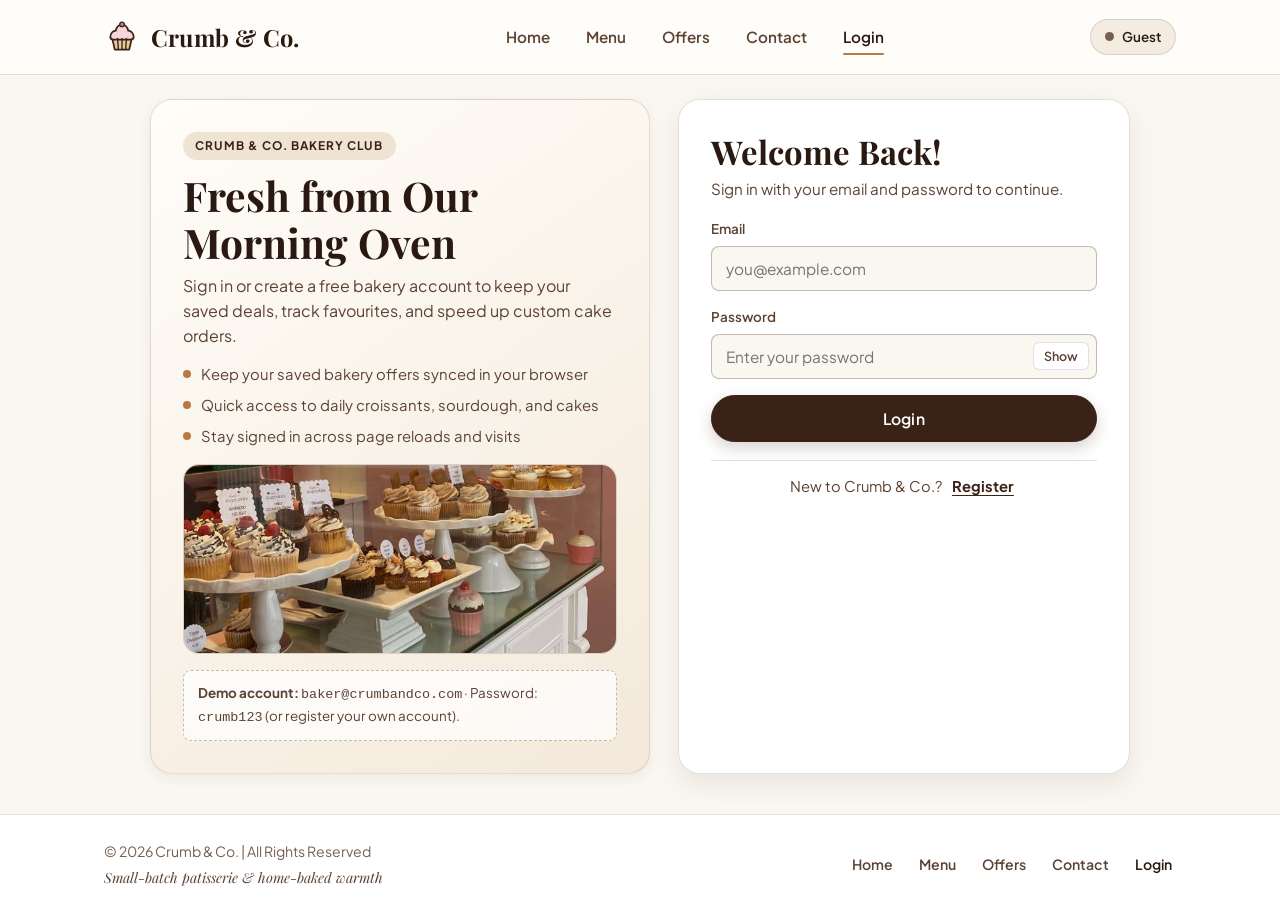
==== pages/login.html @ 76d63dd1 "login page with added session 2" ====
<!DOCTYPE html>
<html lang="en">
<head>
  <meta charset="UTF-8">
  <meta name="viewport" content="width=device-width, initial-scale=1.0">
  <title>Crumb &amp; Co. — Login &amp; Account</title>
  <link rel="preconnect" href="https://fonts.googleapis.com">
  <link rel="preconnect" href="https://fonts.gstatic.com" crossorigin>
  <link href="https://fonts.googleapis.com/css2?family=Playfair+Display:ital,wght@0,600;0,700;1,600&family=Plus+Jakarta+Sans:wght@400;500;600;700&display=swap" rel="stylesheet">
  <link rel="stylesheet" href="../css/crumb-pages.css">
</head>
<body>
  <a href="#main-content" class="skip-link">Skip to main content</a>

  <header class="site-header">
    <div class="container header-inner">
      <a href="../index.html" class="brand">
        <svg class="brand-icon" viewBox="0 0 40 40" fill="none" aria-hidden="true">
          <path d="M9 21h22l-3 13H12L9 21z" fill="#e9c89b" stroke="#3b2416" stroke-width="2" stroke-linejoin="round"/>
          <path d="M7 20c0-4 3-7 6-7 1-4 4-7 7-7s6 3 7 7c3 0 6 3 6 7 0 2-2 3-4 3H11c-2 0-4-1-4-3z" fill="#f7d6d9" stroke="#3b2416" stroke-width="2" stroke-linejoin="round"/>
          <circle cx="20" cy="6" r="2.5" fill="#d87b86" stroke="#3b2416" stroke-width="1.5"/>
          <line x1="15" y1="21" x2="16" y2="34" stroke="#3b2416" stroke-width="1.5"/>
          <line x1="20" y1="21" x2="20" y2="34" stroke="#3b2416" stroke-width="1.5"/>
          <line x1="25" y1="21" x2="24" y2="34" stroke="#3b2416" stroke-width="1.5"/>
        </svg>
        <span>Crumb &amp; Co.</span>
      </a>

      <nav class="primary-nav" aria-label="Main navigation">
        <ul class="nav-links">
          <li><a href="../index.html">Home</a></li>
          <li><a href="../menu.html">Menu</a></li>
          <li><a href="offers.html">Offers</a></li>
          <li><a href="contact.html">Contact</a></li>
          <li><a href="login.html" class="active" aria-current="page" data-auth-nav>Login</a></li>
        </ul>
      </nav>

      <div class="header-actions">
        <a href="login.html" id="header-account-pill" class="saved-pill-link account-pill-link" aria-label="Account status">
          <span class="account-status-dot" aria-hidden="true"></span>
          <span id="header-account-label" class="saved-pill-label">Guest</span>
        </a>

        <button
          type="button"
          id="menu-toggle"
          class="menu-toggle"
          aria-label="Toggle navigation menu"
          aria-expanded="false"
          aria-controls="mobile-nav"
        >
          <svg viewBox="0 0 24 24" fill="none" stroke="currentColor" stroke-width="2.2" stroke-linecap="round" aria-hidden="true">
            <line x1="4" y1="7" x2="20" y2="7"/>
            <line x1="4" y1="12" x2="20" y2="12"/>
            <line x1="4" y1="17" x2="20" y2="17"/>
          </svg>
        </button>
      </div>
    </div>

    <nav id="mobile-nav" class="mobile-nav" aria-label="Mobile navigation">
      <ul class="mobile-nav-list">
        <li><a href="../index.html">Home</a></li>
        <li><a href="../menu.html">Menu</a></li>
        <li><a href="offers.html">Offers</a></li>
        <li><a href="contact.html">Contact</a></li>
        <li><a href="login.html" class="active" aria-current="page" data-auth-nav>Login</a></li>
      </ul>
    </nav>
  </header>

  <main id="main-content" class="auth-main">
    <div class="container">
      <section class="auth-layout" aria-label="Crumb and Co. member authentication">
        <!-- Left Panel (Horizontal Desktop Prototype) -->
        <aside class="auth-showcase" aria-labelledby="auth-showcase-heading">
          <div>
            <span class="eyebrow-badge">Crumb &amp; Co. Bakery Club</span>
            <h1 id="auth-showcase-heading" class="page-title">Fresh from Our Morning Oven</h1>
            <p class="page-subtitle">
              Sign in or create a free bakery account to keep your saved deals, track favourites, and speed up custom cake orders.
            </p>

            <ul class="auth-perks-list">
              <li>
                <span class="auth-perk-dot" aria-hidden="true"></span>
                <span>Keep your saved bakery offers synced in your browser</span>
              </li>
              <li>
                <span class="auth-perk-dot" aria-hidden="true"></span>
                <span>Quick access to daily croissants, sourdough, and cakes</span>
              </li>
              <li>
                <span class="auth-perk-dot" aria-hidden="true"></span>
                <span>Stay signed in across page reloads and visits</span>
              </li>
            </ul>
          </div>

          <div class="auth-showcase-media">
            <img src="../images/hero-bakery.jpg" alt="Crumb and Co. artisan bakery counter with croissants, layered cakes, and fresh bread">
          </div>

          <p class="auth-demo-note">
            <strong>Demo account:</strong> <code>baker@crumbandco.com</code> &middot; Password: <code>crumb123</code> (or register your own account).
          </p>
        </aside>

        <!-- Right Card (4-State Vertical Prototype + Account View) -->
        <div class="auth-card">
          <!-- State 1: Login Page -->
          <section id="state-login" class="auth-state" aria-labelledby="login-heading">
            <div class="auth-state-header">
              <h2 id="login-heading" class="auth-title">Welcome Back!</h2>
              <p class="auth-subtitle">Sign in with your email and password to continue.</p>
            </div>

            <form id="login-form" class="auth-form" novalidate>
              <div class="field-group">
                <label for="login-email" class="field-label">Email</label>
                <input
                  id="login-email"
                  name="email"
                  type="email"
                  class="auth-input"
                  placeholder="you@example.com"
                  autocomplete="email"
                  required
                >
                <p id="login-email-error" class="field-error" role="alert"></p>
              </div>

              <div class="field-group">
                <label for="login-password" class="field-label">Password</label>
                <div class="password-input-wrap">
                  <input
                    id="login-password"
                    name="password"
                    type="password"
                    class="auth-input"
                    placeholder="Enter your password"
                    autocomplete="current-password"
                    required
                  >
                  <button
                    type="button"
                    class="password-toggle-btn"
                    data-toggle-password="login-password"
                    aria-label="Show password"
                    aria-pressed="false"
                  >
                    Show
                  </button>
                </div>
                <p id="login-password-error" class="field-error" role="alert"></p>
              </div>

              <button type="submit" class="btn btn-primary auth-submit-btn">Login</button>
            </form>

            <div class="auth-switch-row">
              <span>New to Crumb &amp; Co.?</span>
              <button type="button" id="go-to-register-btn" class="auth-text-btn">Register</button>
            </div>
          </section>

          <!-- State 2: Login Successful -->
          <section id="state-success" class="auth-state" aria-labelledby="success-heading" hidden>
            <div class="auth-status-box auth-status-box--success" role="status" aria-live="polite">
              <span class="auth-status-icon auth-status-icon--success" aria-hidden="true">
                <svg viewBox="0 0 24 24" fill="none" stroke="currentColor" stroke-width="2.5" stroke-linecap="round" stroke-linejoin="round">
                  <polyline points="20 6 9 17 4 12"/>
                </svg>
              </span>

              <h2 id="success-heading" class="auth-title">Welcome Back! You logged in successfully</h2>
              <p id="success-user-detail" class="auth-status-detail">
                Signed in and ready to explore Crumb &amp; Co.
              </p>

              <div class="auth-status-actions">
                <button type="button" id="go-to-account-btn" class="btn btn-primary auth-submit-btn">
                  Go to account
                </button>
                <a href="offers.html" class="btn btn-secondary auth-submit-btn">Browse Special Offers</a>
              </div>
            </div>
          </section>

          <!-- State 3: Incorrect Password / Invalid Credentials -->
          <section id="state-error" class="auth-state" aria-labelledby="error-heading" hidden>
            <div class="auth-status-box auth-status-box--error" role="alert" aria-live="assertive">
              <span class="auth-status-icon auth-status-icon--error" aria-hidden="true">
                <svg viewBox="0 0 24 24" fill="none" stroke="currentColor" stroke-width="2.5" stroke-linecap="round" stroke-linejoin="round">
                  <line x1="18" y1="6" x2="6" y2="18"/>
                  <line x1="6" y1="6" x2="18" y2="18"/>
                </svg>
              </span>

              <h2 id="error-heading" class="auth-title">Incorrect Password! Please try again</h2>
              <p id="error-detail-text" class="auth-status-detail">
                The email or password you entered did not match our records.
              </p>

              <div class="auth-status-actions">
                <button type="button" id="try-again-btn" class="btn btn-primary auth-submit-btn">
                  Try Again
                </button>
                <button type="button" id="error-to-register-btn" class="btn btn-secondary auth-submit-btn">
                  Create an Account
                </button>
              </div>
            </div>
          </section>

          <!-- State 4: Register Page -->
          <section id="state-register" class="auth-state" aria-labelledby="register-heading" hidden>
            <div class="auth-state-header">
              <h2 id="register-heading" class="auth-title">Create an Account</h2>
              <p class="auth-subtitle">Join Crumb &amp; Co. to save deals and manage your profile.</p>
            </div>

            <form id="register-form" class="auth-form" novalidate>
              <div class="field-group">
                <label for="register-name" class="field-label">Name</label>
                <input
                  id="register-name"
                  name="name"
                  type="text"
                  class="auth-input"
                  placeholder="Your full name"
                  autocomplete="name"
                  required
                >
                <p id="register-name-error" class="field-error" role="alert"></p>
              </div>

              <div class="field-group">
                <label for="register-email" class="field-label">Email</label>
                <input
                  id="register-email"
                  name="email"
                  type="email"
                  class="auth-input"
                  placeholder="you@example.com"
                  autocomplete="email"
                  required
                >
                <p id="register-email-error" class="field-error" role="alert"></p>
              </div>

              <div class="field-group">
                <label for="register-password" class="field-label">Password</label>
                <div class="password-input-wrap">
                  <input
                    id="register-password"
                    name="password"
                    type="password"
                    class="auth-input"
                    placeholder="At least 6 characters"
                    autocomplete="new-password"
                    required
                  >
                  <button
                    type="button"
                    class="password-toggle-btn"
                    data-toggle-password="register-password"
                    aria-label="Show password"
                    aria-pressed="false"
                  >
                    Show
                  </button>
                </div>
                <p class="field-hint">Use at least 6 characters for your account password.</p>
                <p id="register-password-error" class="field-error" role="alert"></p>
              </div>

              <button type="submit" class="btn btn-primary auth-submit-btn">Register</button>
            </form>

            <div class="auth-switch-row">
              <span>Already have an account?</span>
              <button type="button" id="back-to-login-btn" class="auth-text-btn">Back to Login</button>
            </div>
          </section>

          <!-- Account Profile View (Opened via "Go to account" or on reload when signed in) -->
          <section id="state-account" class="auth-state" aria-labelledby="account-heading" hidden>
            <div class="auth-state-header">
              <span class="account-badge-active">Signed In</span>
              <h2 id="account-heading" class="auth-title">My Bakery Account</h2>
              <p id="account-welcome-sub" class="auth-subtitle">Welcome back to Crumb &amp; Co.</p>
            </div>

            <div class="account-summary-card">
              <div class="account-summary-row">
                <span>Member Name</span>
                <strong id="account-name-value">&mdash;</strong>
              </div>
              <div class="account-summary-row">
                <span>Email Address</span>
                <strong id="account-email-value">&mdash;</strong>
              </div>
              <div class="account-summary-row">
                <span>Saved Offers</span>
                <strong id="account-saved-offers-value">0</strong>
              </div>
            </div>

            <div class="account-actions-grid">
              <a href="offers.html" class="btn btn-primary">Special Offers</a>
              <a href="../menu.html" class="btn btn-secondary">Explore Menu</a>
              <button type="button" id="logout-btn" class="btn btn-secondary btn-logout">Log Out</button>
            </div>
          </section>
        </div>
      </section>
    </div>
  </main>

  <footer class="site-footer">
    <div class="container footer-inner">
      <div class="footer-brand-block">
        <span>&copy; 2026 Crumb &amp; Co. | All Rights Reserved</span>
        <span class="footer-tagline">Small-batch patisserie &amp; home-baked warmth</span>
      </div>

      <nav aria-label="Footer navigation">
        <ul class="footer-links">
          <li><a href="../index.html">Home</a></li>
          <li><a href="../menu.html">Menu</a></li>
          <li><a href="offers.html">Offers</a></li>
          <li><a href="contact.html">Contact</a></li>
          <li><a href="login.html" class="active" aria-current="page" data-auth-nav>Login</a></li>
        </ul>
      </nav>
    </div>
  </footer>

  <div id="status-toast" class="status-toast" role="status" aria-live="polite">
    <p id="status-toast-text" class="status-toast-text"></p>
  </div>

  <script src="../js/auth.js"></script>
</body>
</html>
---- css/crumb-pages.css ----
/* ==========================================================================
   Crumb & Co. — Shared Subpages Stylesheet (pages/*)
   Pure CSS3 (no frameworks). Matches Crumb & Co. warm artisan bakery theme.
   ========================================================================== */

:root {
  --bg-page: #faf6f0;
  --bg-surface: #ffffff;
  --bg-cream: #f4ece1;
  --bg-warm: #efe3d3;
  --ink-primary: #2a1911;
  --ink-secondary: #5c4234;
  --ink-muted: #785f51;
  --accent-espresso: #3b2216;
  --accent-espresso-hover: #26140c;
  --accent-caramel: #b87a44;
  --accent-berry: #b84e5c;
  --accent-berry-soft: #fbecef;
  --border-subtle: rgba(42, 25, 17, 0.13);
  --border-strong: rgba(42, 25, 17, 0.28);
  --shadow-sm: 0 4px 14px rgba(42, 25, 17, 0.06);
  --shadow-md: 0 10px 28px rgba(42, 25, 17, 0.08);
  --shadow-lg: 0 16px 36px rgba(42, 25, 17, 0.13);
  --success-green: #246a46;
  --success-soft: #eaf5ef;
  --focus-ring: #b84e5c;
  --radius-sm: 8px;
  --radius-md: 16px;
  --radius-lg: 22px;
  --font-display: "Playfair Display", "Cormorant Garamond", "Georgia", serif;
  --font-sans: "Plus Jakarta Sans", system-ui, -apple-system, "Segoe UI", sans-serif;
  --max-width: 1120px;
}

*,
*::before,
*::after {
  box-sizing: border-box;
}

html {
  scroll-behavior: smooth;
}

body {
  margin: 0;
  min-height: 100vh;
  display: flex;
  flex-direction: column;
  font-family: var(--font-sans);
  color: var(--ink-primary);
  background-color: var(--bg-page);
  line-height: 1.55;
  -webkit-font-smoothing: antialiased;
}

a {
  color: inherit;
  text-decoration: none;
}

button,
input,
select {
  font-family: inherit;
}

img,
svg {
  display: block;
}

/* Accessible Skip Link & Focus States */
.skip-link {
  position: absolute;
  left: 16px;
  top: -100px;
  z-index: 200;
  padding: 10px 18px;
  border-radius: var(--radius-sm);
  background-color: var(--accent-espresso);
  color: #ffffff;
  font-weight: 600;
  font-size: 0.9rem;
  transition: top 0.15s ease;
}

.skip-link:focus {
  top: 14px;
}

:is(a, button, input, select, summary, [tabindex]):focus-visible {
  outline: 3px solid var(--focus-ring);
  outline-offset: 3px;
}

.sr-only {
  position: absolute;
  width: 1px;
  height: 1px;
  padding: 0;
  margin: -1px;
  overflow: hidden;
  clip: rect(0, 0, 0, 0);
  white-space: nowrap;
  border: 0;
}

.container {
  width: 100%;
  max-width: var(--max-width);
  margin: 0 auto;
  padding: 0 24px;
}

/* ==========================================================================
   Shared Header & Responsive Navigation
   ========================================================================== */

.site-header {
  position: sticky;
  top: 0;
  z-index: 50;
  background-color: rgba(255, 253, 249, 0.94);
  backdrop-filter: blur(10px);
  -webkit-backdrop-filter: blur(10px);
  border-bottom: 1px solid var(--border-subtle);
}

.header-inner {
  display: flex;
  align-items: center;
  justify-content: space-between;
  gap: 20px;
  min-height: 74px;
}

.brand {
  display: inline-flex;
  align-items: center;
  gap: 11px;
  font-family: var(--font-display);
  font-size: 1.48rem;
  font-weight: 700;
  letter-spacing: 0.01em;
  color: var(--ink-primary);
  border-radius: var(--radius-sm);
  flex-shrink: 0;
}

.brand-icon {
  width: 36px;
  height: 36px;
  flex-shrink: 0;
}

.primary-nav {
  display: flex;
  align-items: center;
}

.nav-links {
  display: flex;
  align-items: center;
  gap: 28px;
  list-style: none;
  margin: 0;
  padding: 0;
}

.nav-links a {
  position: relative;
  display: inline-block;
  font-size: 0.95rem;
  font-weight: 600;
  color: var(--ink-secondary);
  padding: 8px 4px;
  border-radius: 6px;
  transition: color 0.18s ease;
}

.nav-links a::after {
  content: "";
  position: absolute;
  left: 4px;
  right: 4px;
  bottom: 2px;
  height: 2px;
  border-radius: 2px;
  background-color: var(--accent-caramel);
  transform: scaleX(0);
  transition: transform 0.2s ease;
}

.nav-links a:hover,
.nav-links a.active {
  color: var(--ink-primary);
}

.nav-links a:hover::after,
.nav-links a.active::after {
  transform: scaleX(1);
}

.header-actions {
  display: flex;
  align-items: center;
  gap: 10px;
  flex-shrink: 0;
}

.saved-pill-link {
  display: inline-flex;
  align-items: center;
  gap: 7px;
  padding: 7px 14px;
  border-radius: 999px;
  background-color: var(--bg-cream);
  border: 1px solid var(--border-subtle);
  font-size: 0.84rem;
  font-weight: 600;
  color: var(--ink-primary);
  transition: background-color 0.18s ease, border-color 0.18s ease;
}

.saved-pill-link:hover {
  background-color: var(--bg-warm);
  border-color: var(--border-strong);
}

.saved-count-badge {
  display: inline-flex;
  align-items: center;
  justify-content: center;
  min-width: 22px;
  height: 22px;
  padding: 0 6px;
  border-radius: 999px;
  background-color: var(--accent-berry);
  color: #ffffff;
  font-size: 0.74rem;
  font-weight: 700;
}

.menu-toggle {
  display: none;
  align-items: center;
  justify-content: center;
  width: 42px;
  height: 42px;
  border: 1px solid var(--border-strong);
  border-radius: 10px;
  background-color: var(--bg-surface);
  color: var(--ink-primary);
  cursor: pointer;
  transition: background-color 0.18s ease, border-color 0.18s ease;
}

.menu-toggle:hover {
  background-color: var(--bg-cream);
}

.menu-toggle svg {
  width: 22px;
  height: 22px;
}

.mobile-nav {
  display: none;
  border-top: 1px solid var(--border-subtle);
  background-color: var(--bg-surface);
  padding: 12px 24px 18px;
}

.mobile-nav.is-open {
  display: block;
}

.mobile-nav-list {
  list-style: none;
  margin: 0;
  padding: 0;
  display: flex;
  flex-direction: column;
  gap: 6px;
}

.mobile-nav-list a {
  display: block;
  padding: 11px 14px;
  border-radius: var(--radius-sm);
  font-weight: 600;
  color: var(--ink-secondary);
  transition: background-color 0.15s ease, color 0.15s ease;
}

.mobile-nav-list a:hover,
.mobile-nav-list a.active {
  background-color: var(--bg-cream);
  color: var(--ink-primary);
}

/* ==========================================================================
   Main Layout & Buttons
   ========================================================================== */

main {
  flex: 1;
  padding: 36px 0 64px;
}

.btn {
  display: inline-flex;
  align-items: center;
  justify-content: center;
  gap: 8px;
  padding: 11px 22px;
  font-size: 0.92rem;
  font-weight: 600;
  letter-spacing: 0.01em;
  border-radius: 999px;
  border: 1.5px solid var(--accent-espresso);
  cursor: pointer;
  transition: transform 0.15s ease, background-color 0.18s ease, box-shadow 0.18s ease, color 0.18s ease;
}

.btn:hover {
  transform: translateY(-1px);
}

.btn:active {
  transform: translateY(0);
}

.btn-primary {
  background-color: var(--accent-espresso);
  color: #ffffff;
  box-shadow: 0 6px 16px rgba(59, 34, 22, 0.2);
}

.btn-primary:hover {
  background-color: var(--accent-espresso-hover);
  box-shadow: 0 8px 20px rgba(59, 34, 22, 0.28);
}

.btn-secondary {
  background-color: var(--bg-surface);
  color: var(--ink-primary);
  border-color: var(--border-strong);
}

.btn-secondary:hover {
  background-color: var(--bg-cream);
}

.btn-save {
  background-color: var(--bg-cream);
  color: var(--ink-primary);
  border-color: var(--border-strong);
  padding: 10px 16px;
  font-size: 0.86rem;
}

.btn-save:hover {
  background-color: var(--bg-warm);
}

.btn-save.is-saved {
  background-color: var(--accent-berry-soft);
  border-color: var(--accent-berry);
  color: var(--accent-berry);
}

/* ==========================================================================
   Offers Page Hero / Intro & Controls
   ========================================================================== */

.offers-hero {
  display: flex;
  align-items: flex-end;
  justify-content: space-between;
  flex-wrap: wrap;
  gap: 20px;
  padding: 32px 34px;
  margin-bottom: 28px;
  background: linear-gradient(135deg, #fffdf9 0%, #f5ebde 100%);
  border: 1px solid var(--border-subtle);
  border-radius: var(--radius-lg);
  box-shadow: var(--shadow-sm);
}

.offers-hero-text {
  max-width: 640px;
}

.eyebrow-badge {
  display: inline-flex;
  align-items: center;
  padding: 5px 12px;
  margin-bottom: 12px;
  border-radius: 999px;
  background-color: var(--bg-warm);
  color: var(--accent-espresso);
  font-size: 0.74rem;
  font-weight: 700;
  letter-spacing: 0.09em;
  text-transform: uppercase;
}

.page-title {
  margin: 0 0 8px;
  font-family: var(--font-display);
  font-size: clamp(1.9rem, 3.3vw, 2.55rem);
  font-weight: 700;
  line-height: 1.15;
  color: var(--ink-primary);
}

.page-subtitle {
  margin: 0;
  font-size: 1rem;
  color: var(--ink-secondary);
}

.offers-toolbar {
  display: grid;
  grid-template-columns: 1fr auto;
  align-items: center;
  gap: 16px;
  margin-bottom: 26px;
}

.search-box {
  position: relative;
}

.search-icon {
  position: absolute;
  left: 16px;
  top: 50%;
  transform: translateY(-50%);
  width: 19px;
  height: 19px;
  color: var(--ink-muted);
  pointer-events: none;
}

.search-input {
  width: 100%;
  padding: 13px 16px 13px 44px;
  font-size: 0.96rem;
  color: var(--ink-primary);
  background-color: var(--bg-surface);
  border: 1px solid var(--border-strong);
  border-radius: var(--radius-md);
  box-shadow: var(--shadow-sm);
  transition: border-color 0.18s ease, box-shadow 0.18s ease;
}

.search-input::placeholder {
  color: var(--ink-muted);
}

.filter-group {
  display: flex;
  flex-wrap: wrap;
  gap: 8px;
}

.filter-btn {
  padding: 9px 18px;
  font-size: 0.88rem;
  font-weight: 600;
  color: var(--ink-secondary);
  background-color: var(--bg-surface);
  border: 1px solid var(--border-subtle);
  border-radius: 999px;
  cursor: pointer;
  transition: background-color 0.18s ease, color 0.18s ease, border-color 0.18s ease;
}

.filter-btn:hover {
  background-color: var(--bg-cream);
  color: var(--ink-primary);
}

.filter-btn.is-active {
  background-color: var(--accent-espresso);
  border-color: var(--accent-espresso);
  color: #ffffff;
  box-shadow: 0 4px 12px rgba(59, 34, 22, 0.18);
}

/* ==========================================================================
   Special Offers Section & Cards
   ========================================================================== */

.section-header {
  display: flex;
  align-items: baseline;
  justify-content: space-between;
  flex-wrap: wrap;
  gap: 10px;
  margin-bottom: 20px;
}

.section-heading {
  margin: 0;
  font-family: var(--font-display);
  font-size: 1.7rem;
  font-weight: 700;
  color: var(--ink-primary);
}

.results-meta {
  margin: 0;
  font-size: 0.9rem;
  color: var(--ink-muted);
  font-weight: 500;
}

.offers-grid {
  display: grid;
  grid-template-columns: repeat(3, minmax(0, 1fr));
  gap: 24px;
  margin-bottom: 38px;
}

.offer-card {
  display: flex;
  flex-direction: column;
  background-color: var(--bg-surface);
  border: 1px solid var(--border-subtle);
  border-radius: var(--radius-lg);
  overflow: hidden;
  box-shadow: var(--shadow-sm);
  transition: transform 0.22s ease, box-shadow 0.22s ease, border-color 0.22s ease;
}

.offer-card:hover {
  transform: translateY(-4px);
  box-shadow: var(--shadow-lg);
  border-color: var(--border-strong);
}

.offer-card.is-selected {
  border: 2px solid var(--accent-caramel);
  box-shadow: 0 12px 28px rgba(184, 122, 68, 0.18);
}

.offer-media {
  position: relative;
  width: 100%;
  aspect-ratio: 16 / 10;
  overflow: hidden;
  background-color: var(--bg-cream);
}

.offer-media img {
  width: 100%;
  height: 100%;
  object-fit: cover;
  transition: transform 0.35s ease;
}

.offer-card:hover .offer-media img {
  transform: scale(1.05);
}

.offer-discount-badge {
  position: absolute;
  top: 14px;
  left: 14px;
  padding: 6px 14px;
  border-radius: 999px;
  background-color: var(--accent-espresso);
  color: #ffffff;
  font-size: 0.88rem;
  font-weight: 700;
  letter-spacing: 0.03em;
  box-shadow: 0 6px 16px rgba(42, 25, 17, 0.28);
}

.offer-discount-badge--bogo {
  background-color: var(--accent-berry);
}

.offer-body {
  display: flex;
  flex-direction: column;
  flex: 1;
  padding: 20px 22px 22px;
}

.offer-category-row {
  display: flex;
  align-items: center;
  justify-content: space-between;
  gap: 8px;
  margin-bottom: 8px;
}

.offer-category-tag {
  font-size: 0.76rem;
  font-weight: 700;
  text-transform: uppercase;
  letter-spacing: 0.08em;
  color: var(--accent-caramel);
}

.offer-code-chip {
  padding: 3px 9px;
  border-radius: 6px;
  background-color: var(--bg-cream);
  border: 1px dashed var(--border-strong);
  font-size: 0.76rem;
  font-weight: 700;
  color: var(--ink-secondary);
}

.offer-title {
  margin: 0 0 8px;
  font-family: var(--font-display);
  font-size: 1.32rem;
  font-weight: 700;
  line-height: 1.25;
  color: var(--ink-primary);
}

.offer-desc {
  margin: 0 0 16px;
  font-size: 0.94rem;
  color: var(--ink-secondary);
  flex: 1;
}

.offer-price-row {
  display: flex;
  align-items: baseline;
  gap: 10px;
  margin-bottom: 16px;
  padding-top: 12px;
  border-top: 1px solid var(--border-subtle);
}

.offer-price-now {
  font-size: 1.1rem;
  font-weight: 700;
  color: var(--ink-primary);
}

.offer-price-was {
  font-size: 0.88rem;
  color: var(--ink-muted);
  text-decoration: line-through;
}

.offer-price-note {
  font-size: 0.84rem;
  font-weight: 600;
  color: var(--accent-berry);
}

.offer-actions {
  display: grid;
  grid-template-columns: 1fr auto;
  gap: 10px;
}

.offer-actions .btn-preview {
  grid-column: 1 / -1;
}

/* Empty / No-Match State */
.empty-state {
  padding: 42px 24px;
  text-align: center;
  background-color: var(--bg-surface);
  border: 1.5px dashed var(--border-strong);
  border-radius: var(--radius-lg);
  margin-bottom: 36px;
}

.empty-state[hidden] {
  display: none;
}

.empty-state-title {
  margin: 0 0 8px;
  font-family: var(--font-display);
  font-size: 1.35rem;
  color: var(--ink-primary);
}

.empty-state-desc {
  margin: 0 0 18px;
  color: var(--ink-secondary);
  font-size: 0.95rem;
}

/* ==========================================================================
   Interactive Discount Preview & Saved Offers Panel
   ========================================================================== */

.offers-workspace {
  display: grid;
  grid-template-columns: 1.2fr 0.8fr;
  gap: 24px;
  align-items: start;
}

.panel-card {
  background-color: var(--bg-surface);
  border: 1px solid var(--border-subtle);
  border-radius: var(--radius-lg);
  padding: 24px 26px;
  box-shadow: var(--shadow-sm);
}

.panel-heading {
  margin: 0 0 6px;
  font-family: var(--font-display);
  font-size: 1.35rem;
  font-weight: 700;
  color: var(--ink-primary);
}

.panel-subtext {
  margin: 0 0 18px;
  font-size: 0.92rem;
  color: var(--ink-secondary);
}

.preview-controls {
  display: grid;
  grid-template-columns: 1fr 1fr;
  gap: 14px;
  margin-bottom: 18px;
}

.field-group {
  display: flex;
  flex-direction: column;
  gap: 6px;
}

.field-label {
  font-size: 0.84rem;
  font-weight: 600;
  color: var(--ink-secondary);
}

.field-input {
  width: 100%;
  padding: 10px 12px;
  font-size: 0.95rem;
  color: var(--ink-primary);
  background-color: var(--bg-page);
  border: 1px solid var(--border-strong);
  border-radius: var(--radius-sm);
}

.preview-summary {
  background-color: var(--bg-cream);
  border-radius: var(--radius-md);
  padding: 16px 18px;
  display: flex;
  flex-direction: column;
  gap: 10px;
}

.preview-row {
  display: flex;
  align-items: center;
  justify-content: space-between;
  gap: 12px;
  font-size: 0.94rem;
  color: var(--ink-secondary);
}

.preview-row--savings {
  color: var(--success-green);
  font-weight: 700;
}

.preview-row--total {
  padding-top: 10px;
  border-top: 1px solid var(--border-strong);
  font-size: 1.08rem;
  font-weight: 700;
  color: var(--ink-primary);
}

.saved-list {
  list-style: none;
  margin: 0 0 16px;
  padding: 0;
  display: flex;
  flex-direction: column;
  gap: 10px;
}

.saved-list-item {
  display: flex;
  align-items: center;
  justify-content: space-between;
  gap: 12px;
  padding: 12px 14px;
  background-color: var(--bg-page);
  border: 1px solid var(--border-subtle);
  border-radius: var(--radius-sm);
}

.saved-item-title {
  margin: 0;
  font-weight: 700;
  font-size: 0.93rem;
  color: var(--ink-primary);
}

.saved-item-meta {
  margin: 2px 0 0;
  font-size: 0.82rem;
  color: var(--ink-muted);
}

.saved-remove-btn {
  padding: 6px 11px;
  font-size: 0.8rem;
  font-weight: 600;
  color: var(--accent-berry);
  background-color: var(--bg-surface);
  border: 1px solid var(--border-subtle);
  border-radius: 999px;
  cursor: pointer;
}

.saved-remove-btn:hover {
  background-color: var(--accent-berry-soft);
  border-color: var(--accent-berry);
}

.saved-empty-note {
  margin: 0;
  padding: 16px;
  border-radius: var(--radius-sm);
  background-color: var(--bg-page);
  color: var(--ink-muted);
  font-size: 0.9rem;
}

/* ==========================================================================
   Authentication & Account Page (pages/login.html)
   Horizontal desktop layout + 4-state vertical auth card
   ========================================================================== */

.account-pill-link {
  gap: 8px;
}

.account-pill-link.is-authenticated {
  background-color: var(--success-soft);
  border-color: rgba(36, 106, 70, 0.28);
  color: var(--success-green);
}

.account-status-dot {
  width: 9px;
  height: 9px;
  border-radius: 50%;
  background-color: var(--ink-muted);
  flex-shrink: 0;
}

.account-pill-link.is-authenticated .account-status-dot {
  background-color: var(--success-green);
  box-shadow: 0 0 0 3px rgba(36, 106, 70, 0.16);
}

.auth-main {
  padding: 24px 0 40px;
}

.auth-layout {
  display: grid;
  grid-template-columns: 1.05fr 0.95fr;
  gap: 28px;
  align-items: stretch;
  max-width: 980px;
  margin: 0 auto;
}

.auth-showcase {
  display: flex;
  flex-direction: column;
  justify-content: space-between;
  gap: 16px;
  padding: 32px;
  background: linear-gradient(145deg, #fffdf9 0%, #f4e9da 100%);
  border: 1px solid var(--border-subtle);
  border-radius: var(--radius-lg);
  box-shadow: var(--shadow-sm);
}

.auth-showcase-media {
  width: 100%;
  aspect-ratio: 16 / 9;
  max-height: 190px;
  border-radius: var(--radius-md);
  overflow: hidden;
  border: 1px solid var(--border-subtle);
  background-color: var(--bg-cream);
}

.auth-showcase-media img {
  width: 100%;
  height: 100%;
  object-fit: cover;
}

.auth-perks-list {
  list-style: none;
  margin: 14px 0 0;
  padding: 0;
  display: flex;
  flex-direction: column;
  gap: 8px;
}

.auth-perks-list li {
  display: flex;
  align-items: center;
  gap: 10px;
  font-size: 0.93rem;
  color: var(--ink-secondary);
}

.auth-perk-dot {
  width: 8px;
  height: 8px;
  border-radius: 50%;
  background-color: var(--accent-caramel);
  flex-shrink: 0;
}

.auth-demo-note {
  margin: 0;
  padding: 12px 14px;
  border-radius: var(--radius-sm);
  background-color: rgba(255, 255, 255, 0.72);
  border: 1px dashed var(--border-strong);
  font-size: 0.84rem;
  color: var(--ink-secondary);
}

.auth-card {
  display: flex;
  flex-direction: column;
  justify-content: flex-start;
  padding: 32px;
  background-color: var(--bg-surface);
  border: 1px solid var(--border-subtle);
  border-radius: var(--radius-lg);
  box-shadow: var(--shadow-md);
}

.auth-state[hidden] {
  display: none;
}

.auth-state {
  display: flex;
  flex-direction: column;
  gap: 18px;
}

.auth-state-header {
  display: flex;
  flex-direction: column;
  gap: 6px;
}

.auth-title {
  margin: 0;
  font-family: var(--font-display);
  font-size: clamp(1.65rem, 2.6vw, 2.05rem);
  font-weight: 700;
  line-height: 1.2;
  color: var(--ink-primary);
}

.auth-subtitle {
  margin: 0;
  font-size: 0.95rem;
  color: var(--ink-secondary);
}

.auth-form {
  display: flex;
  flex-direction: column;
  gap: 16px;
}

.auth-input {
  width: 100%;
  padding: 12px 14px;
  font-size: 0.96rem;
  color: var(--ink-primary);
  background-color: var(--bg-page);
  border: 1px solid var(--border-strong);
  border-radius: var(--radius-sm);
  transition: border-color 0.18s ease, box-shadow 0.18s ease, background-color 0.18s ease;
}

.auth-input:focus {
  background-color: var(--bg-surface);
  border-color: var(--accent-caramel);
  box-shadow: 0 0 0 4px rgba(184, 122, 68, 0.16);
  outline: none;
}

.auth-input.is-invalid {
  border-color: var(--accent-berry);
  background-color: #fff8f8;
}

.password-input-wrap {
  position: relative;
  display: flex;
  align-items: center;
}

.password-input-wrap .auth-input {
  padding-right: 72px;
}

.password-toggle-btn {
  position: absolute;
  right: 8px;
  padding: 5px 10px;
  border: 1px solid var(--border-subtle);
  border-radius: 6px;
  background-color: var(--bg-surface);
  color: var(--ink-secondary);
  font-size: 0.78rem;
  font-weight: 600;
  cursor: pointer;
}

.password-toggle-btn:hover {
  background-color: var(--bg-cream);
  color: var(--ink-primary);
}

.field-error {
  min-height: 1.15em;
  margin: 0;
  font-size: 0.82rem;
  font-weight: 600;
  color: var(--accent-berry);
}

.field-error:empty {
  display: none;
}

.field-hint {
  margin: 0;
  font-size: 0.8rem;
  color: var(--ink-muted);
}

.auth-submit-btn {
  width: 100%;
  padding: 13px 22px;
  font-size: 0.98rem;
}

.auth-switch-row {
  display: flex;
  align-items: center;
  justify-content: center;
  flex-wrap: wrap;
  gap: 6px;
  padding-top: 14px;
  border-top: 1px solid var(--border-subtle);
  font-size: 0.92rem;
  color: var(--ink-secondary);
}

.auth-text-btn {
  border: 0;
  padding: 2px 4px;
  background: transparent;
  color: var(--accent-espresso);
  font-size: 0.92rem;
  font-weight: 700;
  text-decoration: underline;
  text-underline-offset: 3px;
  cursor: pointer;
}

.auth-text-btn:hover {
  color: var(--accent-berry);
}

/* Status Panels (Login Success & Incorrect Password / Error) */
.auth-status-box {
  display: flex;
  flex-direction: column;
  align-items: center;
  text-align: center;
  gap: 14px;
  padding: 26px 20px;
  border-radius: var(--radius-md);
  border: 1px solid var(--border-subtle);
  background-color: var(--bg-page);
}

.auth-status-box--success {
  background-color: var(--success-soft);
  border-color: rgba(36, 106, 70, 0.28);
}

.auth-status-box--error {
  background-color: var(--accent-berry-soft);
  border-color: rgba(184, 78, 92, 0.34);
}

.auth-status-icon {
  display: inline-flex;
  align-items: center;
  justify-content: center;
  width: 56px;
  height: 56px;
  border-radius: 50%;
  color: #ffffff;
}

.auth-status-icon--success {
  background-color: var(--success-green);
}

.auth-status-icon--error {
  background-color: var(--accent-berry);
}

.auth-status-icon svg {
  width: 28px;
  height: 28px;
}

.auth-status-message {
  margin: 0;
  font-size: 1.02rem;
  font-weight: 600;
  color: var(--ink-primary);
}

.auth-status-detail {
  margin: 0;
  font-size: 0.9rem;
  color: var(--ink-secondary);
}

.auth-status-actions {
  display: flex;
  flex-direction: column;
  gap: 10px;
  width: 100%;
  margin-top: 4px;
}

/* Logged-in Account View */
.account-summary-card {
  display: flex;
  flex-direction: column;
  gap: 12px;
  padding: 18px;
  background-color: var(--bg-cream);
  border: 1px solid var(--border-subtle);
  border-radius: var(--radius-md);
}

.account-summary-row {
  display: flex;
  align-items: center;
  justify-content: space-between;
  gap: 12px;
  font-size: 0.93rem;
  color: var(--ink-secondary);
}

.account-summary-row strong {
  color: var(--ink-primary);
  text-align: right;
  word-break: break-word;
}

.account-badge-active {
  display: inline-flex;
  align-items: center;
  padding: 3px 10px;
  border-radius: 999px;
  background-color: var(--success-soft);
  color: var(--success-green);
  font-size: 0.8rem;
  font-weight: 700;
}

.account-actions-grid {
  display: grid;
  grid-template-columns: 1fr 1fr;
  gap: 10px;
}

.account-actions-grid .btn-logout {
  grid-column: 1 / -1;
}

/* ==========================================================================
   Shared Footer
   ========================================================================== */

.site-footer {
  border-top: 1px solid var(--border-subtle);
  background-color: var(--bg-surface);
  padding: 26px 0;
  font-size: 0.88rem;
  color: var(--ink-muted);
}

.footer-inner {
  display: flex;
  align-items: center;
  justify-content: space-between;
  gap: 16px;
  flex-wrap: wrap;
}

.footer-brand-block {
  display: flex;
  flex-direction: column;
  gap: 4px;
}

.footer-tagline {
  font-family: var(--font-display);
  font-style: italic;
  color: var(--ink-secondary);
}

.footer-links {
  display: flex;
  flex-wrap: wrap;
  gap: 18px;
  list-style: none;
  margin: 0;
  padding: 0;
}

.footer-links a {
  font-weight: 600;
  color: var(--ink-secondary);
  border-radius: 4px;
  padding: 2px 4px;
  transition: color 0.16s ease;
}

.footer-links a:hover,
.footer-links a.active {
  color: var(--ink-primary);
}

/* ==========================================================================
   Status Toast
   ========================================================================== */

.status-toast {
  position: fixed;
  right: 22px;
  bottom: 24px;
  z-index: 100;
  min-width: 260px;
  max-width: 340px;
  padding: 13px 18px;
  background-color: var(--bg-surface);
  border: 1px solid var(--border-strong);
  border-left: 4px solid var(--success-green);
  border-radius: var(--radius-sm);
  box-shadow: var(--shadow-lg);
  opacity: 0;
  transform: translateY(12px);
  pointer-events: none;
  transition: opacity 0.2s ease, transform 0.2s ease;
}

.status-toast.is-visible {
  opacity: 1;
  transform: translateY(0);
}

.status-toast-text {
  margin: 0;
  font-size: 0.9rem;
  font-weight: 600;
  color: var(--ink-primary);
}

/* ==========================================================================
   Responsive Breakpoints (Tablet & Mobile Prototype)
   ========================================================================== */

@media (max-width: 960px) {
  .offers-grid {
    grid-template-columns: repeat(2, minmax(0, 1fr));
  }

  .offers-workspace,
  .auth-layout {
    grid-template-columns: 1fr;
  }
}

@media (max-width: 720px) {
  .primary-nav {
    display: none;
  }

  .menu-toggle {
    display: inline-flex;
  }

  .offers-toolbar {
    grid-template-columns: 1fr;
  }
}

@media (max-width: 640px) {
  .container {
    padding: 0 16px;
  }

  main {
    padding: 22px 0 44px;
  }

  .offers-hero {
    padding: 22px 18px;
  }

  .auth-showcase,
  .auth-card {
    padding: 22px 18px;
  }

  .account-actions-grid {
    grid-template-columns: 1fr;
  }

  .saved-pill-label {
    display: none;
  }

  .offers-grid {
    grid-template-columns: 1fr;
    gap: 18px;
  }

  .preview-controls {
    grid-template-columns: 1fr;
  }

  .panel-card {
    padding: 18px 16px;
  }

  .footer-inner {
    flex-direction: column;
    align-items: flex-start;
  }

  .status-toast {
    left: 16px;
    right: 16px;
    bottom: 16px;
    max-width: none;
  }
}
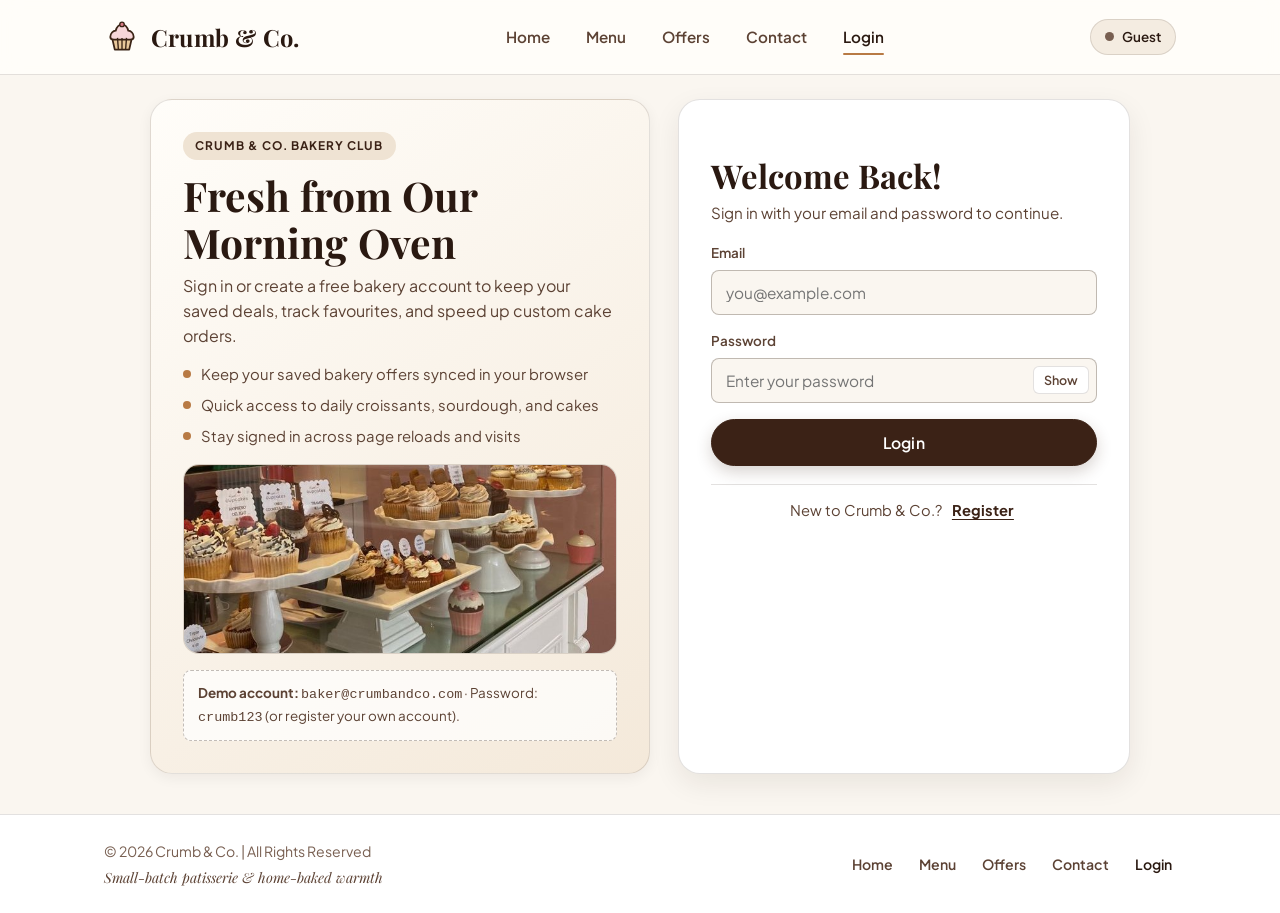
==== commit c334537d: "Merge pull request #5 from rutabaa/i263074 I263074" ====
--- a/pages/login.html
+++ b/pages/login.html
@@ -112,7 +112,7 @@
           <!-- State 1: Login Page -->
           <section id="state-login" class="auth-state" aria-labelledby="login-heading">
             <div class="auth-state-header">
-              <h2 id="login-heading" class="auth-title">Welcome Back!</h2>
+              <h2 id="login-heading" class="auth-title" style="margin-top: 24px !important;">Welcome Back!</h2>
               <p class="auth-subtitle">Sign in with your email and password to continue.</p>
             </div>
 
--- a/css/crumb-pages.css
+++ b/css/crumb-pages.css
@@ -61,7 +61,8 @@
 
 button,
 input,
-select {
+select,
+textarea {
   font-family: inherit;
 }
 
@@ -89,7 +90,7 @@
   top: 14px;
 }
 
-:is(a, button, input, select, summary, [tabindex]):focus-visible {
+:is(a, button, input, select, textarea, summary, [tabindex]):focus-visible {
   outline: 3px solid var(--focus-ring);
   outline-offset: 3px;
 }
@@ -1308,6 +1309,304 @@
 }
 
 /* ==========================================================================
+   Contact Page (pages/contact.html)
+   Horizontal two-column prototype: Contact Us details + Get in touch form
+   ========================================================================== */
+
+.contact-main {
+  padding: 32px 0 56px;
+}
+
+.contact-layout {
+  display: grid;
+  grid-template-columns: 0.95fr 1.05fr;
+  gap: 28px;
+  align-items: stretch;
+  max-width: 1020px;
+  margin: 0 auto;
+}
+
+.contact-info-panel {
+  display: flex;
+  flex-direction: column;
+  justify-content: space-between;
+  gap: 24px;
+  padding: 34px 32px;
+  background: linear-gradient(145deg, #fffdf9 0%, #f4e9da 100%);
+  border: 1px solid var(--border-subtle);
+  border-radius: var(--radius-lg);
+  box-shadow: var(--shadow-sm);
+}
+
+.contact-brand-showcase {
+  display: flex;
+  align-items: center;
+  gap: 14px;
+  padding: 14px 16px;
+  background-color: rgba(255, 255, 255, 0.78);
+  border: 1px solid var(--border-subtle);
+  border-radius: var(--radius-md);
+}
+
+.contact-brand-emblem {
+  display: inline-flex;
+  align-items: center;
+  justify-content: center;
+  width: 54px;
+  height: 54px;
+  border-radius: 14px;
+  background-color: var(--bg-cream);
+  border: 1px solid var(--border-strong);
+  flex-shrink: 0;
+}
+
+.contact-brand-emblem svg {
+  width: 34px;
+  height: 34px;
+}
+
+.contact-brand-name {
+  margin: 0;
+  font-family: var(--font-display);
+  font-size: 1.25rem;
+  font-weight: 700;
+  color: var(--ink-primary);
+}
+
+.contact-brand-tagline {
+  margin: 2px 0 0;
+  font-size: 0.85rem;
+  color: var(--ink-secondary);
+}
+
+.contact-details-list {
+  list-style: none;
+  margin: 22px 0 0;
+  padding: 0;
+  display: flex;
+  flex-direction: column;
+  gap: 14px;
+}
+
+.contact-detail-item {
+  display: flex;
+  align-items: flex-start;
+  gap: 14px;
+  padding: 14px 16px;
+  background-color: rgba(255, 255, 255, 0.76);
+  border: 1px solid var(--border-subtle);
+  border-radius: var(--radius-md);
+  transition: border-color 0.18s ease, background-color 0.18s ease;
+}
+
+.contact-detail-item:hover {
+  background-color: #ffffff;
+  border-color: var(--border-strong);
+}
+
+.contact-detail-icon {
+  display: inline-flex;
+  align-items: center;
+  justify-content: center;
+  width: 40px;
+  height: 40px;
+  border-radius: 12px;
+  background-color: var(--bg-warm);
+  color: var(--accent-espresso);
+  flex-shrink: 0;
+}
+
+.contact-detail-icon svg {
+  width: 20px;
+  height: 20px;
+}
+
+.contact-detail-label {
+  display: block;
+  font-size: 0.76rem;
+  font-weight: 700;
+  letter-spacing: 0.08em;
+  text-transform: uppercase;
+  color: var(--accent-caramel);
+  margin-bottom: 2px;
+}
+
+.contact-detail-value {
+  display: block;
+  font-size: 0.96rem;
+  font-weight: 600;
+  color: var(--ink-primary);
+  word-break: break-word;
+}
+
+a.contact-detail-value:hover {
+  color: var(--accent-berry);
+  text-decoration: underline;
+  text-underline-offset: 3px;
+}
+
+.contact-detail-note {
+  margin: 2px 0 0;
+  font-size: 0.83rem;
+  color: var(--ink-muted);
+}
+
+.contact-hours-box {
+  padding: 14px 16px;
+  border-radius: var(--radius-sm);
+  background-color: rgba(255, 255, 255, 0.65);
+  border: 1px dashed var(--border-strong);
+  font-size: 0.86rem;
+  color: var(--ink-secondary);
+}
+
+.contact-hours-box strong {
+  color: var(--ink-primary);
+}
+
+.contact-form-card {
+  display: flex;
+  flex-direction: column;
+  gap: 18px;
+  padding: 34px 32px;
+  background-color: var(--bg-surface);
+  border: 1px solid var(--border-subtle);
+  border-radius: var(--radius-lg);
+  box-shadow: var(--shadow-md);
+}
+
+.contact-form-header {
+  display: flex;
+  flex-direction: column;
+  gap: 6px;
+}
+
+.contact-form-title {
+  margin: 0;
+  font-family: var(--font-display);
+  font-size: clamp(1.65rem, 2.6vw, 2.05rem);
+  font-weight: 700;
+  line-height: 1.2;
+  color: var(--ink-primary);
+}
+
+.contact-form-subtitle {
+  margin: 0;
+  font-size: 0.95rem;
+  color: var(--ink-secondary);
+}
+
+.contact-confirmation {
+  display: flex;
+  align-items: flex-start;
+  gap: 14px;
+  padding: 16px 18px;
+  border-radius: var(--radius-md);
+  background-color: var(--success-soft);
+  border: 1px solid rgba(36, 106, 70, 0.3);
+  color: var(--ink-primary);
+}
+
+.contact-confirmation[hidden] {
+  display: none;
+}
+
+.contact-confirmation-icon {
+  display: inline-flex;
+  align-items: center;
+  justify-content: center;
+  width: 34px;
+  height: 34px;
+  border-radius: 50%;
+  background-color: var(--success-green);
+  color: #ffffff;
+  flex-shrink: 0;
+  margin-top: 2px;
+}
+
+.contact-confirmation-icon svg {
+  width: 18px;
+  height: 18px;
+}
+
+.contact-confirmation-body {
+  flex: 1;
+  min-width: 0;
+}
+
+.contact-confirmation-title {
+  margin: 0 0 4px;
+  font-size: 0.98rem;
+  font-weight: 700;
+  color: var(--success-green);
+}
+
+.contact-confirmation-text {
+  margin: 0;
+  font-size: 0.89rem;
+  color: var(--ink-secondary);
+}
+
+.contact-confirmation-dismiss {
+  border: 0;
+  background: transparent;
+  padding: 4px 8px;
+  border-radius: var(--radius-sm);
+  font-size: 0.8rem;
+  font-weight: 700;
+  color: var(--success-green);
+  cursor: pointer;
+  flex-shrink: 0;
+}
+
+.contact-confirmation-dismiss:hover {
+  background-color: rgba(36, 106, 70, 0.12);
+}
+
+.contact-form {
+  display: flex;
+  flex-direction: column;
+  gap: 16px;
+}
+
+.contact-textarea {
+  min-height: 132px;
+  resize: vertical;
+  line-height: 1.5;
+}
+
+.auth-input.is-valid {
+  border-color: var(--success-green);
+  background-color: #f8fcf9;
+}
+
+.field-meta-row {
+  display: flex;
+  align-items: center;
+  justify-content: space-between;
+  gap: 12px;
+  flex-wrap: wrap;
+}
+
+.char-counter {
+  font-size: 0.79rem;
+  font-weight: 600;
+  color: var(--ink-muted);
+  margin-left: auto;
+}
+
+.char-counter.is-met {
+  color: var(--success-green);
+}
+
+.contact-submit-btn {
+  width: 100%;
+  padding: 13px 22px;
+  font-size: 0.98rem;
+  margin-top: 2px;
+}
+
+/* ==========================================================================
    Responsive Breakpoints (Tablet & Mobile Prototype)
    ========================================================================== */
 
@@ -1317,7 +1616,8 @@
   }
 
   .offers-workspace,
-  .auth-layout {
+  .auth-layout,
+  .contact-layout {
     grid-template-columns: 1fr;
   }
 }
@@ -1350,7 +1650,9 @@
   }
 
   .auth-showcase,
-  .auth-card {
+  .auth-card,
+  .contact-info-panel,
+  .contact-form-card {
     padding: 22px 18px;
   }
 
